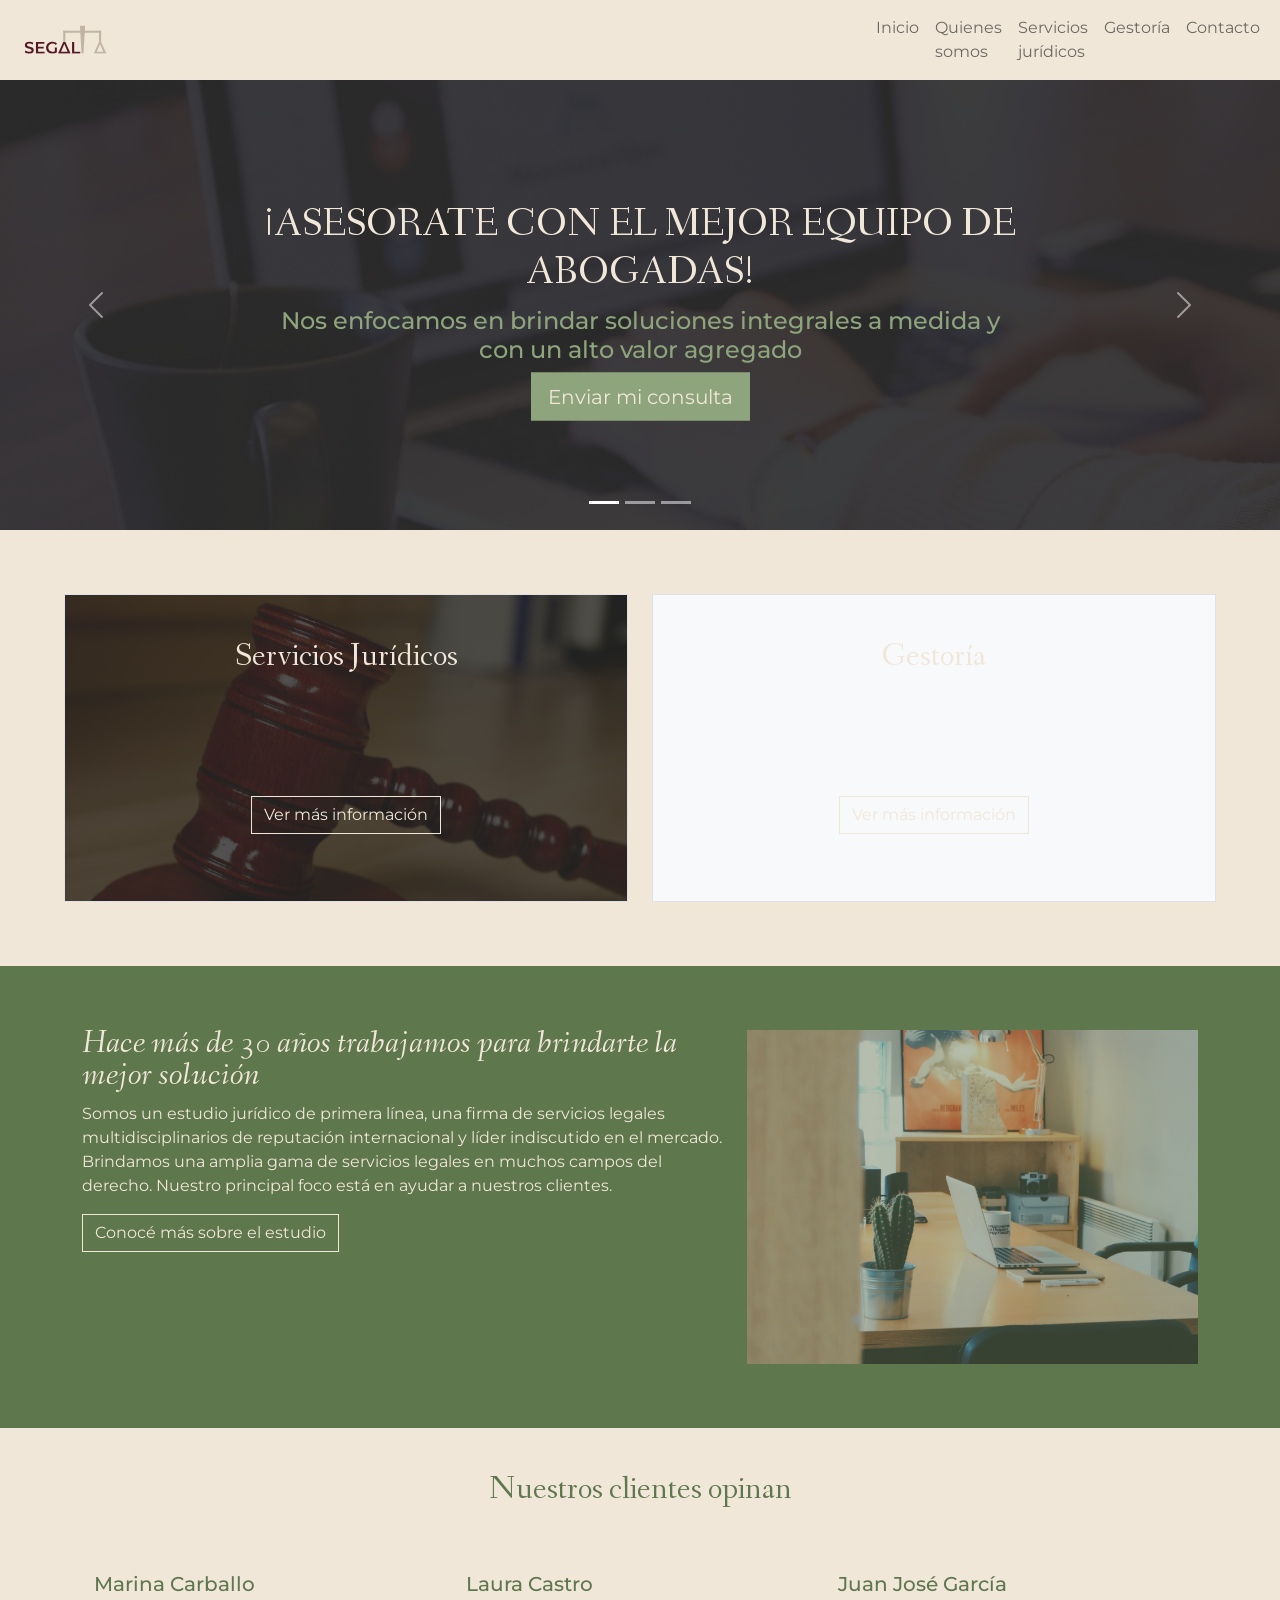
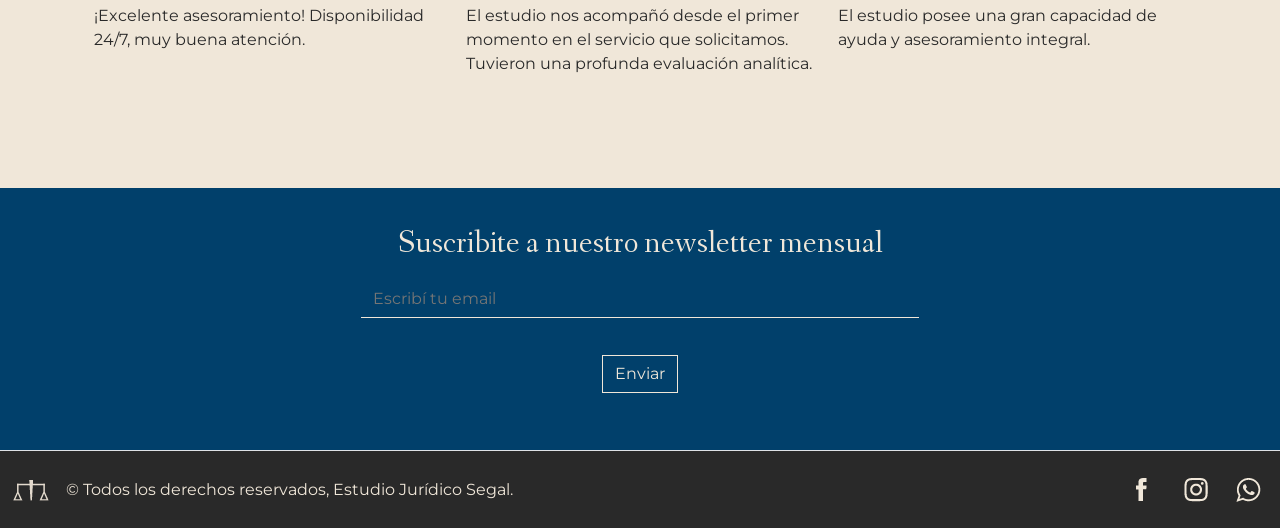
==== index.html @ 86aa39f3 "primer comit energa 3" ====
<!DOCTYPE html>
<html lang="en">
<head>
    <meta charset="UTF-8">

    <title>Estudio Jurídico Segal</title>
    <meta name="keywords"  content="Estudio Juridico, Bettina Segal, Legales, Villa Celina, Centro">
    <meta name="description" content="Estudio Juridico que cuenta con más de 30 años de trayectoria. Realiza servicios juridicos y gestorías personalizadas. La sección cuenta los servicios, acerca del estudio y un formulario de suscripción a newsletter.">

    <link rel="shortcut icon" href="assest/img/favicon.png">
    
    <!--Estilos de propios-->
    <link rel="stylesheet" href="assest/css/style.css">

    <!--Estilos de Bootstrap-->
    <link rel="stylesheet" href="assest/css/bootstrap.css">
   
    <!--Responsive-->
    <meta http-equiv="X-UA-Compatible" content="IE=edge">
    <meta name="viewport" content="width=device-width, initial-scale=1.0">

    <!-- Tipografía -->
    <link rel="preconnect" href="https://fonts.googleapis.com">
    <link rel="preconnect" href="https://fonts.gstatic.com" crossorigin>
    <link href="https://fonts.googleapis.com/css2?family=Montserrat&display=swap" rel="stylesheet">
    <!-- Tipografía medium-->
    <link href="https://fonts.googleapis.com/css2?family=Montserrat:wght@500&display=swap" rel="stylesheet">
    
    <!-- Recurso online de Animate-->
    <link rel="stylesheet" href="https://cdnjs.cloudflare.com/ajax/libs/animate.css/4.1.1/animate.min.css">
    

</head>
<body>
  
  <main>
    <header>
      <!-- NAV -->
      <nav class="navbar navbar-expand-lg navbar-light nav">
        <div class="container-fluid">
          <div class="container">
            <a class="navbar-brand" href="index.html">
              <img class="logo" src="assest/img/logo_estudiosegal.svg" alt="logo estudio juridico Segal">
            </a>
          </div>
          <button class="navbar-toggler" type="button" data-bs-toggle="collapse" data-bs-target="#navbarSupportedContent" aria-controls="navbarSupportedContent" aria-expanded="false" aria-label="Toggle navigation">
            <span class="navbar-toggler-icon"></span>
          </button>
          <div class="collapse navbar-collapse" id="navbarSupportedContent">
            <ul class="navbar-nav me-auto mb-2 mb-lg-0">
              <li class="nav-item item">
                <a class="nav-link" aria-current="page" href="index.html">Inicio</a>
              </li>
              <li class="nav-item item">
                <a class="nav-link" href="pages/quienes_somos.html">Quienes somos</a>
              </li>
              <li class="nav-item item">
                <a class="nav-link" href="pages/servicios_juridicos.html">Servicios jurídicos</a>
              </li>
              <li class="nav-item item">
                <a class="nav-link" href="pages/gestoria.html">Gestoría</a>
              </li>
              <li class="nav-item item">
                <a class="nav-link" href="pages/contacto.html">Contacto</a>
              </li>
            </ul>

          </div>
        </div>
    </nav>

      <!-- FIN NAV -->

      <!-- INICIO SLIDER -->
    <div id="myCarousel" class="carousel slide slider" data-bs-ride="carousel">
      <div class="carousel-indicators">
        <button type="button" data-bs-target="#myCarousel" data-bs-slide-to="0" class="active" aria-current="true" aria-label="Slide 1"></button>
        <button type="button" data-bs-target="#myCarousel" data-bs-slide-to="1" aria-label="Slide 2"></button>
        <button type="button" data-bs-target="#myCarousel" data-bs-slide-to="2" aria-label="Slide 3"></button>
      </div>
      <div class="carousel-inner">
        <div class="carousel-item active">
          <img src="assest/img/HEADER - 1.jpg" alt="estudio juridico segal">

          <div class="container">
            <div class="carousel-caption text-start">
              <h1 class="titulo" >¡ASESORATE CON EL MEJOR EQUIPO DE ABOGADAS!</h1>
              <h2 class="h4 subtitulo" >Nos enfocamos en brindar soluciones integrales a medida y con un alto valor agregado</h4>
              <p><a class="btn btn-lg btn-primary" href="pages/contacto.html">Enviar mi consulta</a></p>
            </div>
          </div>
        </div>
        <div class="carousel-item">
          <img src="assest/img/HEADER – 2.jpg"alt="estudio juridico segal">

          <div class="container">
            <div class="carousel-caption">
              <h2 class="h1 titulo" >¡ASESORATE CON EL MEJOR EQUIPO DE ABOGADAS!</h1>
              <h3 class="h4 subtitulo" >Nos enfocamos en brindar soluciones integrales a medida y con un alto valor agregado</h4>
              <p><a class="btn btn-lg btn-primary" href="pages/contacto.html">Enviar mi consulta</a></p>
            </div>
          </div>
        </div>
        <div class="carousel-item">
          <img src="assest/img/HEADER – 3.jpg" alt="estudio juridico segal">

          <div class="container">
            <div class="carousel-caption text-end">
              <h3 class="h1 titulo" >¡ASESORATE CON EL MEJOR EQUIPO DE ABOGADAS!</h1>
              <h4 class="h4 subtitulo" >Nos enfocamos en brindar soluciones integrales a medida y con un alto valor agregado</h4>
              <p><a class="btn btn-lg btn-primary" href="pages/contacto.html">Enviar mi consulta</a></p>
            </div>
          </div>
        </div>
      </div>
      <button class="carousel-control-prev" type="button" data-bs-target="#myCarousel" data-bs-slide="prev">
        <span class="carousel-control-prev-icon" aria-hidden="true"></span>
        <span class="visually-hidden">Previous</span>
      </button>
      <button class="carousel-control-next" type="button" data-bs-target="#myCarousel" data-bs-slide="next">
        <span class="carousel-control-next-icon" aria-hidden="true"></span>
        <span class="visually-hidden">Next</span>
      </button>
  </div>
      <!-- FIN SLIDER -->

   </header>
    
   <main>
      <!-- NUESTROS SERVICIOS-->
      <div class="nuestros-servicios">
          <div class="row align-items-md-stretch">
            <div class="col-md-6 ">
              <div class="h-100 p-5 bg-light imagen_home border">
                <h2 class="h2 subtitulo" >Servicios Jurídicos</h2>
                <a href="pages/servicios_juridicos.html" ><button class="btn btn-outline-secondary" type="button">Ver más información</button></a>
              </div>
            </div>
            <div class="col-md-6">
              <div class="h-100 p-5 bg-light imagen_home_2 border ">
                <h2 class="h2 subtitulo">Gestoría</h2>
                <a href="pages/gestoria.html" ><button class="btn btn-outline-secondary" type="button">Ver más información</button></a>
              </div>
            </div>
          </div>
      </div>

      <!-- FIN NUESTROS SERVICIOS-->

      <!-- NUESTRO ESTUDIO-->
      <div class="estudio">
          <div class="container">
              <div class="row featurette">
                <div class="col-md-7 animate__animated animate__fadeInLeft">
                  <h2 class="featurette-heading subtitulo">Hace más de 30 años trabajamos para brindarte la mejor solución</h2>
                  <p class="parrafo">Somos un estudio jurídico de primera línea, una firma de servicios legales multidisciplinarios de reputación internacional y líder indiscutido en el mercado. Brindamos una amplia gama de servicios legales en muchos campos del derecho. Nuestro principal foco está en ayudar a nuestros clientes.</p>
                  <a href="pages/quienes_somos.html"><button type="button" class="btn btn-outline-primary boton_margin">Conocé más sobre el estudio</button></a>
                </div>
                <div class="col-md-5">
                  <img src="assest/img/Home_estudio.png" alt="estudio juridico" class="bd-placeholder-img bd-placeholder-img-lg featurette-image img-fluid mx-auto" width="500" >
                </div>
              </div>
          </div> 
      </div>
      <!-- FIN NUESTRO ESTUDIO-->

      <!-- OPINIONES CLIENTES-->
      <div class="opiniones">
          <div class=" container px-4 py-5" id="featured-3">
            <h2 class="pb-2 subtitulo">Nuestros clientes opinan</h2>
            <div class="row g-4 py-5 row-cols-1 row-cols-lg-3">
              <div class="feature col">
                <div class="feature-icon bg-primary bg-gradient">
                </div>
                <h5 class="nombres" >Marina Carballo</h5>
                <p class="parrafo" >¡Excelente asesoramiento! Disponibilidad 24/7, muy buena atención.</p>
              </div>
              <div class="feature col">
                <div class="feature-icon bg-primary bg-gradient">
                </div>
                <h5 class="nombres">Laura Castro</h5>
                <p class="parrafo">El estudio nos acompañó desde el primer momento en el servicio que solicitamos. Tuvieron una profunda evaluación analítica.</p>
              </div>
              <div class="feature col">
                <div class="feature-icon bg-primary bg-gradient">
                </div>
                <h5 class="nombres">Juan José García</h5>
                <p class="parrafo">El estudio posee una gran capacidad de ayuda y asesoramiento integral.</p>
              </div>
            </div>
          </div>
      </div>
      <!-- FIN OPINIONES CLIENTES-->

      <!-- INICIO NEWSLETTER-->
      
      <form>
          <div class="newsletter" >
            <div class="container" >
              <h2 class="pb-2 subtitulo">Suscribite a nuestro newsletter mensual</h2>
                <div class="mb-3">
                  <input type="email" class="form-control-news mx-auto" aria-describedby="emailHelp" placeholder="Escribí tu email">
                </div>
                <button type="submit" class="btn btn-primary-news">Enviar</button>
            </div>
          </div>
      </form>

       <!-- FIN NEWSLETTER-->

    </main>

    <!-- FOOTER-->
    <footer class="d-flex flex-wrap justify-content-between align-items-center py-3 my-4 border-top footer">
      <div class="col-md-8 d-flex align-items-center">
        <a href="index.html" class="mb-3 me-2 mb-md-0 text-muted text-decoration-none lh-1">
          <img src="assest/img/Iso.png" alt="iso estudio juridico segal">
        </a>
        <span class="legales">&copy; Todos los derechos reservados, Estudio Jurídico Segal.</span>
      </div>
  
      <ul class="nav col-md-4 justify-content-end list-unstyled d-flex footer">
        <li class="ms-3"><a  href="https://es-la.facebook.com/"><img src="assest/img/fb.png"><use xlink:href="#twitter"/></a></li>
        <li class="ms-3"><a href="https://instagram.com/estudiojuridicosegal?utm_medium=copy_link"><img src="assest/img/Ig.png"><use xlink:href="#instagram"/></a></li>
        <li class="ms-3"><a  href="https://web.whatsapp.com/"><img src="assest/img/Wpp.png"><use xlink:href="#facebook"/></a></li>
      </ul>
    </footer>
    <!-- FIN FOOTER-->



    <!--JavaScript de bootstrap-->
    <script src="assest/js/bootstrap.js"></script>

</body>
</html>
---- assest/css/style.css ----
@charset "UTF-8";
/* FUENTES TIPOGRAFICAS */
@font-face {
  font-family: "fanwood";
  src: url("../fanwood/fanwood.regular.ttf");
}
@font-face {
  font-family: "fanwood-italic";
  src: url("../fanwood/fanwood.italic.ttf");
}
/*VARIABLES COLORES*/
/*VARIABLES TIPOGRAFÍA*/
/*MENU*/
.nav {
  background-color: #F0E7D9;
}
.nav .logo {
  width: 10%;
  height: auto;
  margin-top: 1%;
  margin-bottom: 1%;
}
.nav .item {
  font-family: "Montserrat", sans-serif;
  color: #484848;
}

/*FOOTER*/
.footer {
  background-color: #292929;
  padding: 0.5%;
}
.footer .legales {
  font-family: "Montserrat", sans-serif;
  color: #F0E7D9;
}

/*SLIDER HOME*/
.slider .titulo {
  font-family: "Fanwood";
  text-align: center;
  color: #F0E7D9;
}
.slider .subtitulo {
  font-family: "Montserrat", sans-serif;
  font-weight: 500;
  color: #8DA47C;
  text-align: center;
}

/*NUESTROS SERVICIOS*/
.nuestros-servicios {
  background-color: #F0E7D9;
  padding: 5%;
}
.nuestros-servicios .imagen_home {
  background-image: url(../img/Home_gestoria.png);
}
.nuestros-servicios .imagen_home_2 {
  background-image: url(../img/Home_servicios\ jurídicos.png);
}
.nuestros-servicios .subtitulo {
  font-family: "Fanwood";
  text-align: center;
  color: #F0E7D9;
  line-height: 100%;
  margin-bottom: 30%;
}

/*NUESTRO ESTUDIO*/
.estudio, .estudio_2 {
  background-color: #5F774D;
  padding-top: 5%;
  padding-bottom: 5%;
}
.estudio .subtitulo, .estudio_2 .subtitulo {
  font-family: "fanwood-italic";
  color: #F0E7D9;
  line-height: 100%;
}
.estudio .parrafo, .estudio_2 .parrafo {
  font-family: "Montserrat", sans-serif;
  color: #F0E7D9;
}

.estudio_2 {
  background-color: #01406B;
}
.estudio_2 .nombre_ceo {
  font-family: "Montserrat", sans-serif;
  color: #F0E7D9;
}

/*OPINIONES*/
.opiniones {
  background-color: #F0E7D9;
}
.opiniones .subtitulo {
  font-family: "Fanwood";
  text-align: center;
  color: #5F774D;
  line-height: 100%;
}
.opiniones .nombres {
  font-family: "Montserrat", sans-serif;
  color: #5F774D;
}
.opiniones .parrafo {
  font-family: "Montserrat", sans-serif;
  color: #292929;
}

/*NEWSLETTER*/
.newsletter {
  background-color: #01406B;
  padding-top: 3%;
  padding-bottom: 3%;
}
.newsletter .subtitulo {
  font-family: "Fanwood";
  text-align: center;
  color: #F0E7D9;
}

/*QUIENES SOMOS*/
.encabezado_subsecciones {
  position: relative;
  display: inline-block;
  text-align: center;
  width: 100%;
}
.encabezado_subsecciones .titulo {
  font-family: "Fanwood";
  color: #F0E7D9;
  font-size: 60px;
  line-height: 100%;
  position: absolute;
  top: 50%;
  left: 50%;
  transform: translate(-50%, -50%);
  animation: fadeIn;
  animation-duration: 2s;
}

.caja_mision {
  background-color: #F0E7D9;
  padding-top: 3%;
  padding-bottom: 3%;
}
.caja_mision .centrado {
  margin-left: 50%;
  transform: translate(-50%);
  margin-bottom: 1%;
}
.caja_mision .subtitulo {
  font-family: "Montserrat", sans-serif;
  color: #01406B;
  text-align: center;
}
.caja_mision .parrafo {
  font-family: "Montserrat", sans-serif;
  color: #292929;
  text-align: justify;
}

.padding {
  padding-top: 3%;
  padding-bottom: 3%;
}

/*INFOGRAFIA*/
.caja_infografia {
  background-color: #C1B4A4;
  display: block;
  padding: 40px 20px 37px;
  text-align: center;
}
.caja_infografia .titulo {
  display: block;
  font-family: "Montserrat";
  font-size: 32px;
  font-weight: 1000;
  color: #F0E7D9;
  line-height: 28px;
}
.caja_infografia .subtitulo {
  margin: 5px 0 0;
  font-family: "Montserrat", sans-serif;
  padding: 0;
  color: #F0E7D9;
  font-size: 18px;
  font-weight: 500;
}

.padding_2 {
  padding-top: 1%;
  padding-bottom: 2%;
  display: flex;
  flex-direction: column;
  justify-content: center;
  align-items: center;
}

/*INFOGRAFIA MIXIN*/
.subtitulo_mixin {
  font-family: "Fanwood";
  color: #F0E7D9;
  background-color: #01406B;
  text-align: center;
}

.contenedor_mixin {
  background-color: #01406B;
  display: flex;
  flex-direction: row;
  justify-content: center;
  padding: 2%;
}
.contenedor_mixin .titulo {
  display: block;
  font-family: "Montserrat";
  font-size: 32px;
  font-weight: 1000;
  color: #F0E7D9;
  line-height: 28px;
}
.contenedor_mixin .subtitulo {
  margin: 5px 0 0;
  font-family: "Montserrat", sans-serif;
  padding: 0;
  color: #F0E7D9;
  font-size: 18px;
  font-weight: 500;
}

.mixin_1, .mixin_3, .mixin_2 {
  width: 20%;
  height: 150px;
  background-color: #C1B4A4;
  display: flex;
  flex-direction: column;
  align-items: center;
  justify-content: center;
}

.mixin_2 {
  width: 30%;
  height: 150px;
  background-color: #8DA47C;
}

.mixin_3 {
  width: 30%;
  height: 150px;
  background-color: #C1B4A4;
}

/* MAPS*/
.boton_whatsapp {
  background-color: #2EB025;
  width: 28px;
  height: 28px;
}

.boton_facebook {
  background-color: #3a5795;
  width: 28px;
  height: 28px;
}

.boton_instagram {
  background-color: #C73292;
  width: 28px;
  height: 28px;
}

/* GESTORIA Y SERVICIOS JURIDICOS*/
.fondo_gestoria {
  background-color: #F0E7D9;
  padding-top: 3%;
  padding-bottom: 3%;
}
.fondo_gestoria .titulo {
  font-family: "Fanwood";
  text-align: left;
  color: #551725;
  font-size: 150%;
}

/* CONTACTO*/
.contacto {
  background-color: #F0E7D9;
  padding-top: 3%;
}
.contacto .centrado {
  margin-left: 50%;
  transform: translate(-50%);
  margin-bottom: 1%;
}
.contacto .subtitulo {
  font-family: "Fanwood";
  color: #551725;
  line-height: 100%;
}
.contacto .input {
  font-family: "Montserrat", sans-serif;
  color: #292929;
  border-bottom: 2px solid #5F774D;
  margin-top: 10px;
  background-color: #F0E7D9;
}
.contacto .txt_form, .contacto select {
  font-family: "Montserrat", sans-serif;
  color: #292929;
}
/**/

/*# sourceMappingURL=style.css.map */
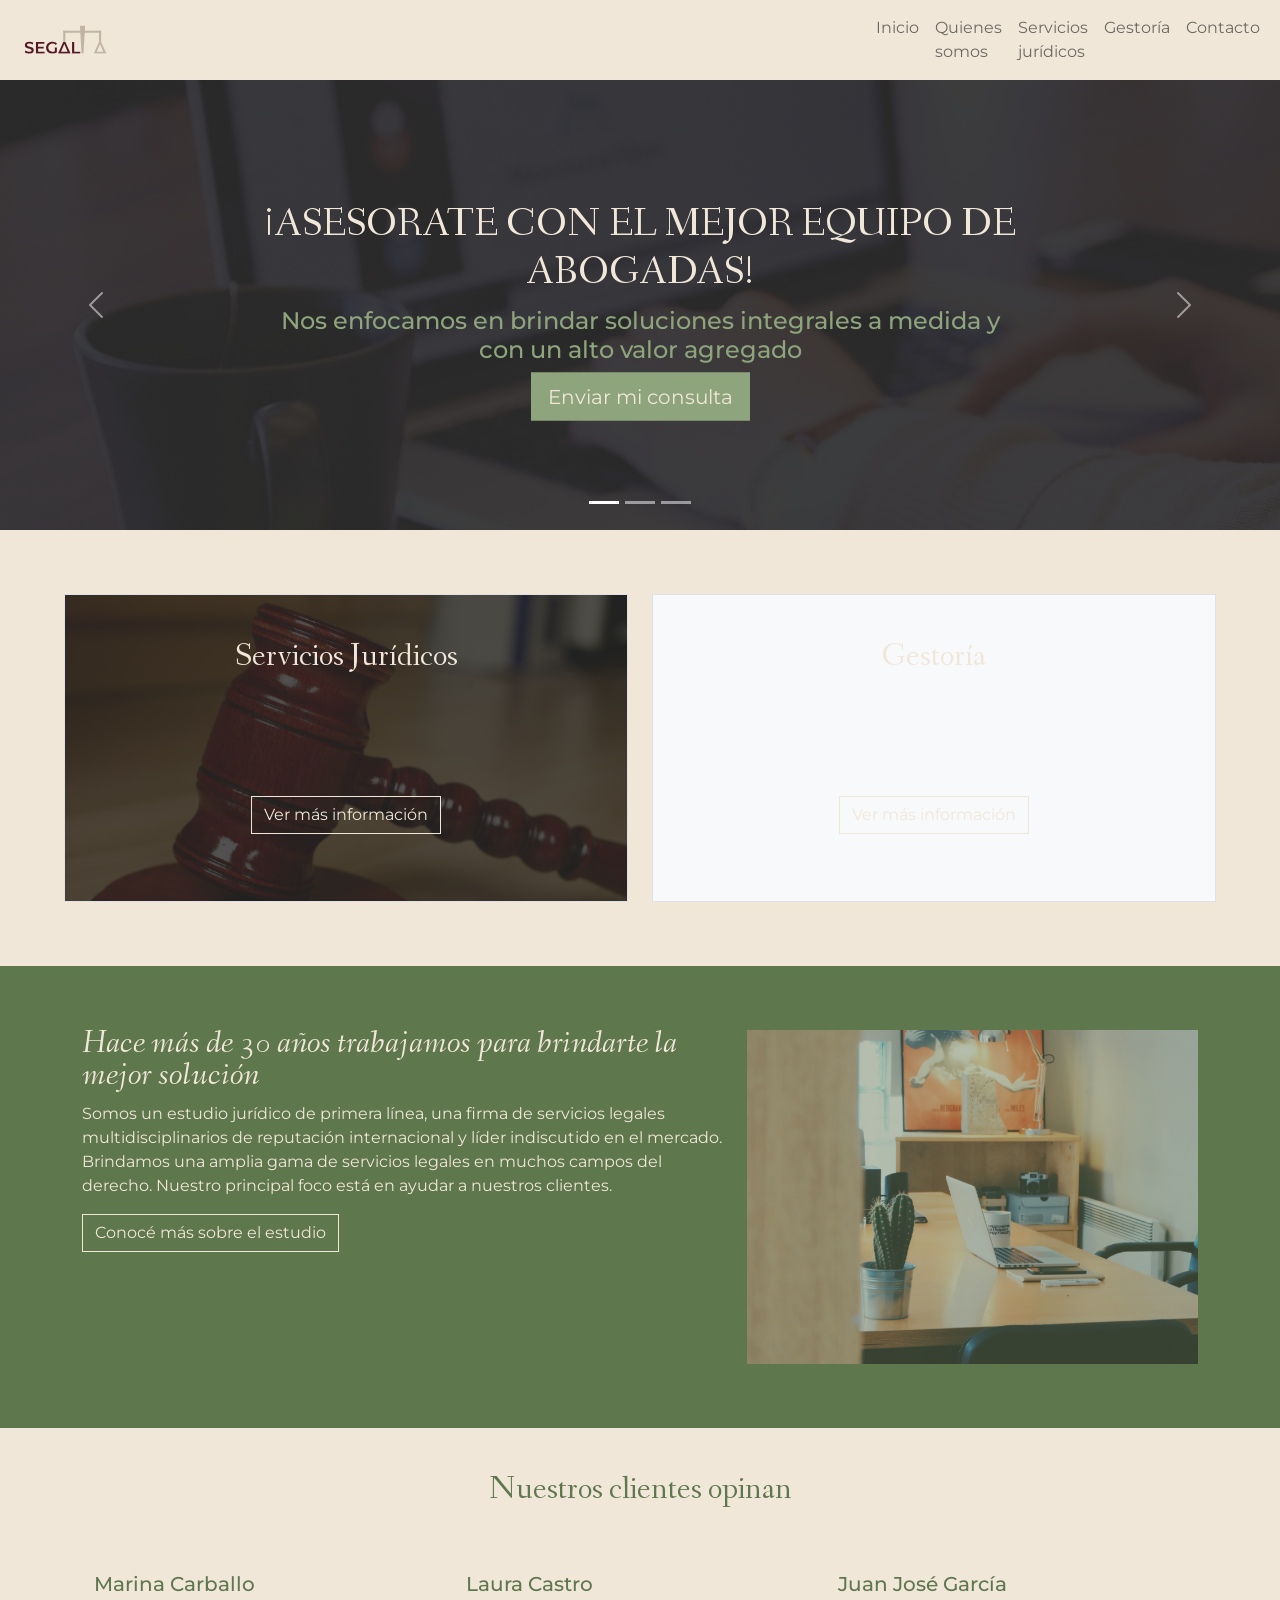
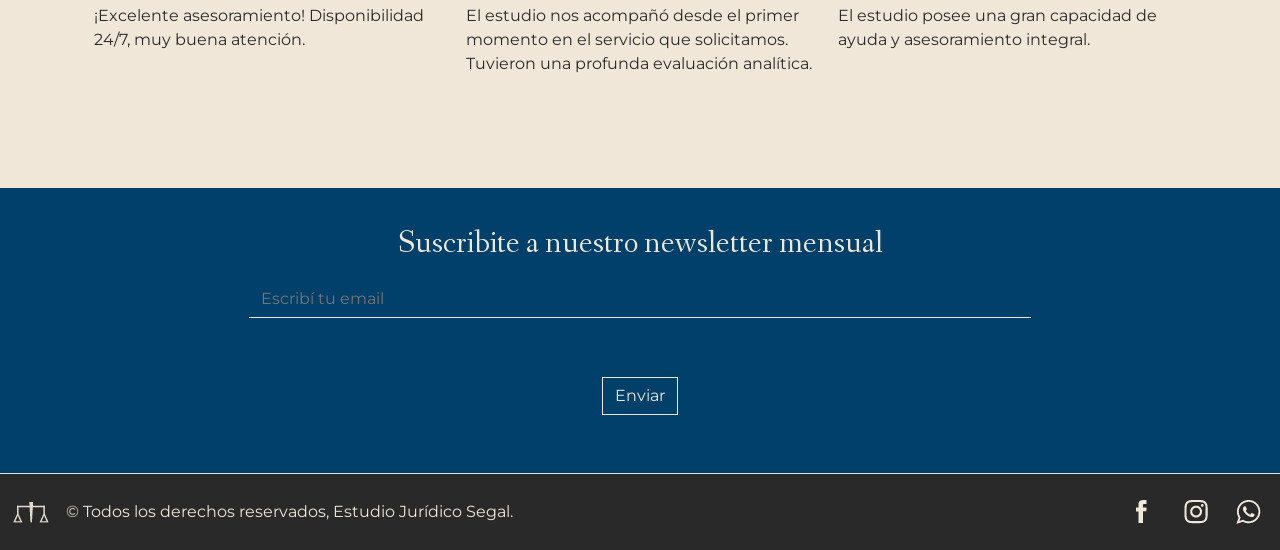
==== commit f5b224e9: "reentrega tp3" ====
--- a/index.html
+++ b/index.html
@@ -8,12 +8,12 @@
     <meta name="description" content="Estudio Juridico que cuenta con más de 30 años de trayectoria. Realiza servicios juridicos y gestorías personalizadas. La sección cuenta los servicios, acerca del estudio y un formulario de suscripción a newsletter.">
 
     <link rel="shortcut icon" href="assest/img/favicon.png">
-    
+
+    <!--Estilos de Bootstrap-->
+    <link rel="stylesheet" href="assest/css/bootstrap.css">
+     
     <!--Estilos de propios-->
     <link rel="stylesheet" href="assest/css/style.css">
-
-    <!--Estilos de Bootstrap-->
-    <link rel="stylesheet" href="assest/css/bootstrap.css">
    
     <!--Responsive-->
     <meta http-equiv="X-UA-Compatible" content="IE=edge">
@@ -198,7 +198,7 @@
           <div class="newsletter" >
             <div class="container" >
               <h2 class="pb-2 subtitulo">Suscribite a nuestro newsletter mensual</h2>
-                <div class="mb-3">
+                <div class="mb-12">
                   <input type="email" class="form-control-news mx-auto" aria-describedby="emailHelp" placeholder="Escribí tu email">
                 </div>
                 <button type="submit" class="btn btn-primary-news">Enviar</button>
--- a/assest/css/style.css
+++ b/assest/css/style.css
@@ -132,7 +132,6 @@
 .encabezado_subsecciones .titulo {
   font-family: "Fanwood";
   color: #F0E7D9;
-  font-size: 60px;
   line-height: 100%;
   position: absolute;
   top: 50%;
@@ -201,79 +200,6 @@
   align-items: center;
 }
 
-/*INFOGRAFIA MIXIN*/
-.subtitulo_mixin {
-  font-family: "Fanwood";
-  color: #F0E7D9;
-  background-color: #01406B;
-  text-align: center;
-}
-
-.contenedor_mixin {
-  background-color: #01406B;
-  display: flex;
-  flex-direction: row;
-  justify-content: center;
-  padding: 2%;
-}
-.contenedor_mixin .titulo {
-  display: block;
-  font-family: "Montserrat";
-  font-size: 32px;
-  font-weight: 1000;
-  color: #F0E7D9;
-  line-height: 28px;
-}
-.contenedor_mixin .subtitulo {
-  margin: 5px 0 0;
-  font-family: "Montserrat", sans-serif;
-  padding: 0;
-  color: #F0E7D9;
-  font-size: 18px;
-  font-weight: 500;
-}
-
-.mixin_1, .mixin_3, .mixin_2 {
-  width: 20%;
-  height: 150px;
-  background-color: #C1B4A4;
-  display: flex;
-  flex-direction: column;
-  align-items: center;
-  justify-content: center;
-}
-
-.mixin_2 {
-  width: 30%;
-  height: 150px;
-  background-color: #8DA47C;
-}
-
-.mixin_3 {
-  width: 30%;
-  height: 150px;
-  background-color: #C1B4A4;
-}
-
-/* MAPS*/
-.boton_whatsapp {
-  background-color: #2EB025;
-  width: 28px;
-  height: 28px;
-}
-
-.boton_facebook {
-  background-color: #3a5795;
-  width: 28px;
-  height: 28px;
-}
-
-.boton_instagram {
-  background-color: #C73292;
-  width: 28px;
-  height: 28px;
-}
-
 /* GESTORIA Y SERVICIOS JURIDICOS*/
 .fondo_gestoria {
   background-color: #F0E7D9;
@@ -293,7 +219,7 @@
   padding-top: 3%;
 }
 .contacto .centrado {
-  margin-left: 50%;
+  margin-left: 20%;
   transform: translate(-50%);
   margin-bottom: 1%;
 }
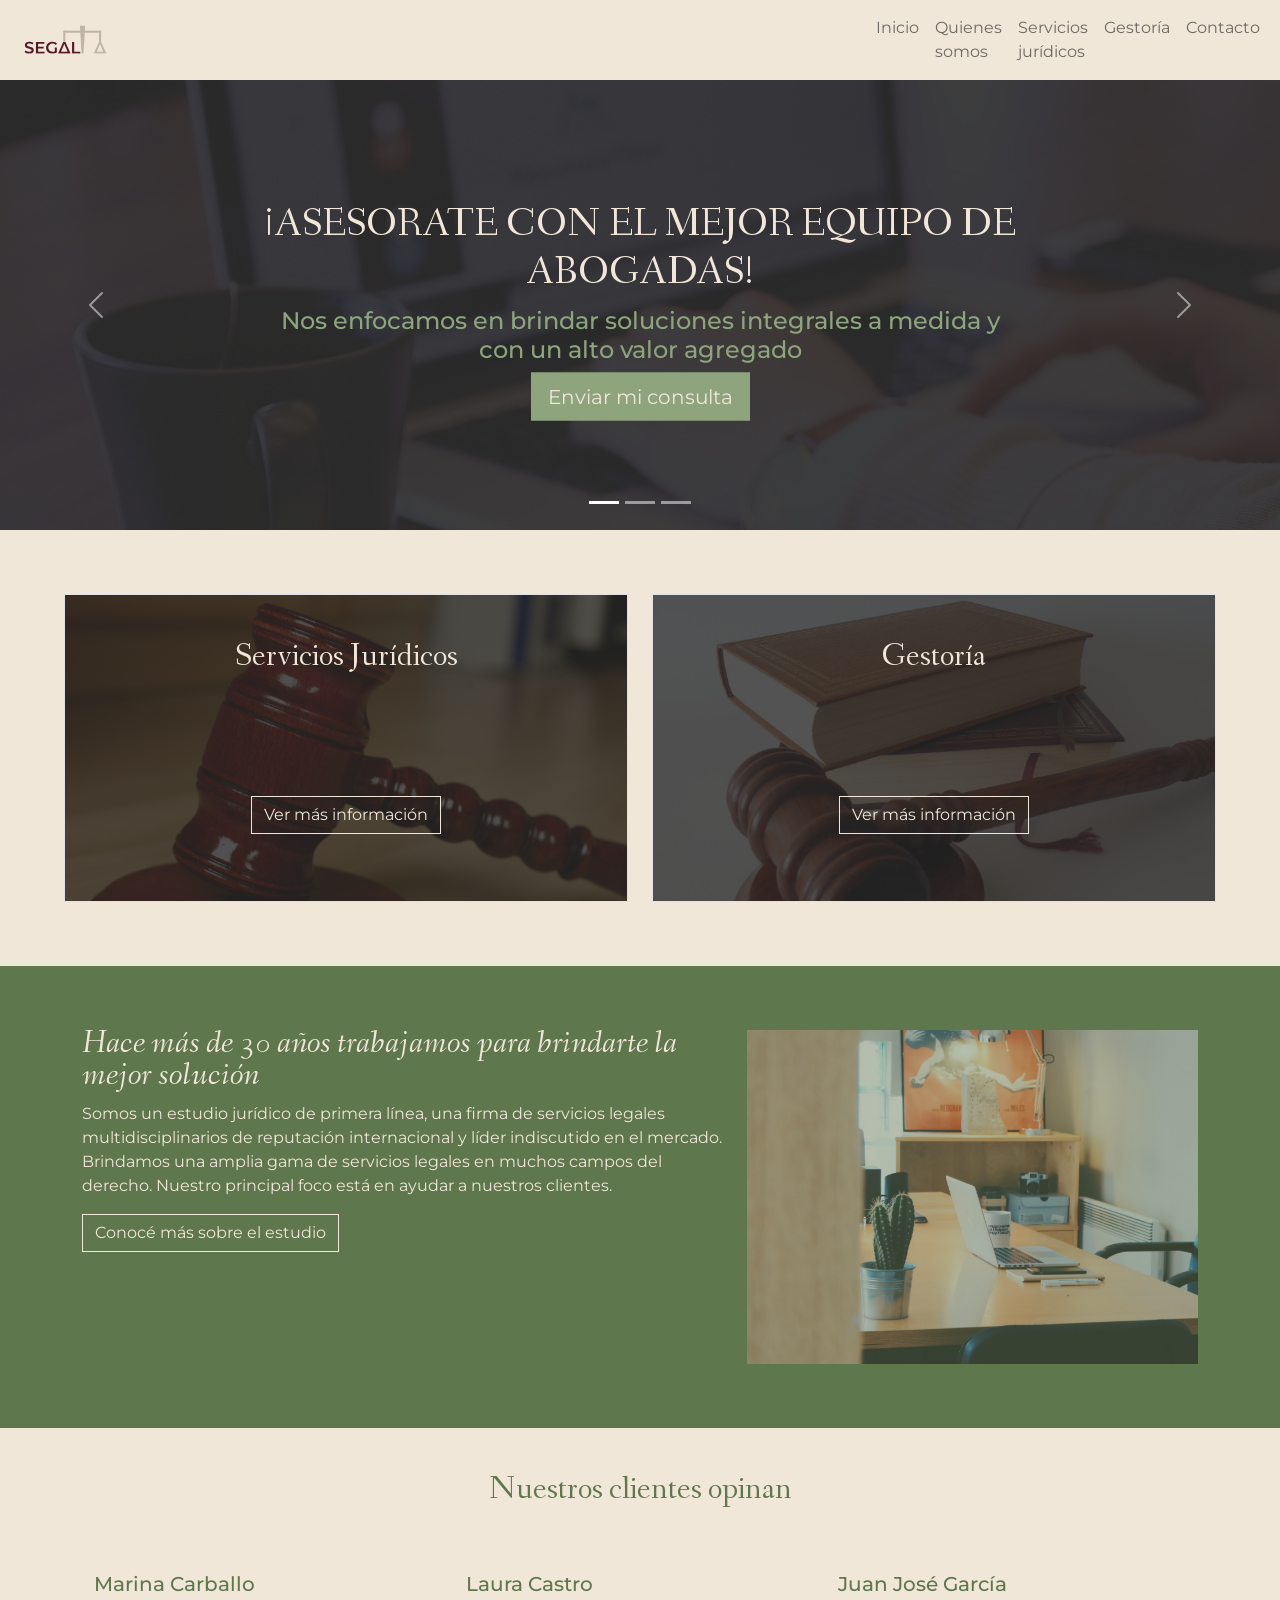
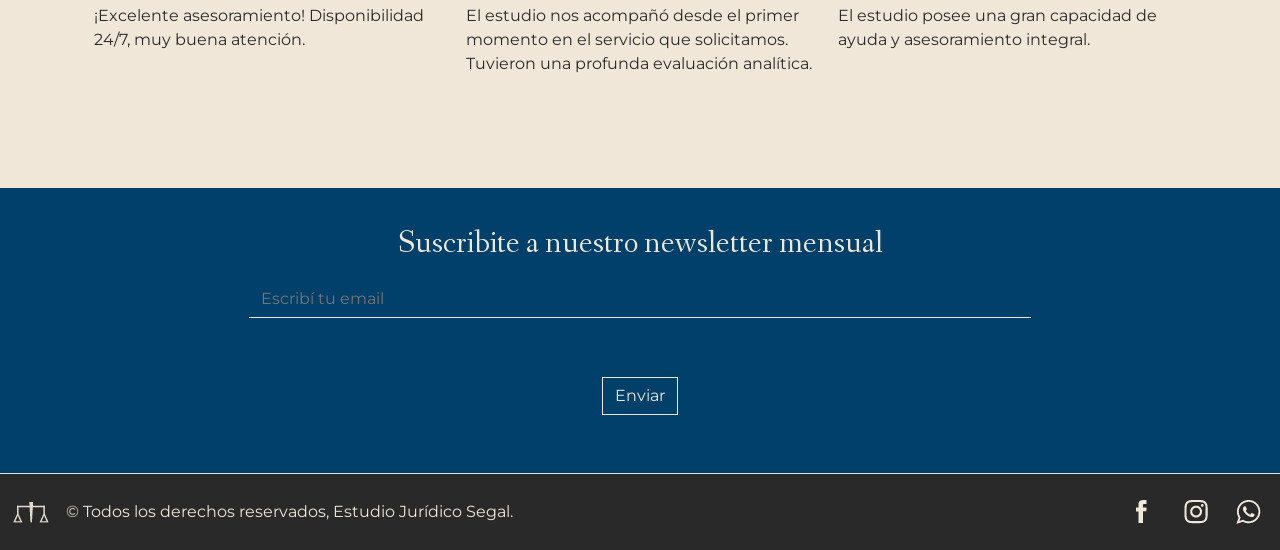
==== commit c26fd759: "Proyecto Final de Desarrollo Web" ====
--- a/index.html
+++ b/index.html
@@ -35,7 +35,7 @@
   
   <main>
     <header>
-      <!-- NAV -->
+    <!-- NAV -->
       <nav class="navbar navbar-expand-lg navbar-light nav">
         <div class="container-fluid">
           <div class="container">
--- a/assest/css/style.css
+++ b/assest/css/style.css
@@ -57,7 +57,7 @@
   background-image: url(../img/Home_gestoria.png);
 }
 .nuestros-servicios .imagen_home_2 {
-  background-image: url(../img/Home_servicios\ jurídicos.png);
+  background-image: url(../img/Home_servicios_juridicos.png);
 }
 .nuestros-servicios .subtitulo {
   font-family: "Fanwood";
